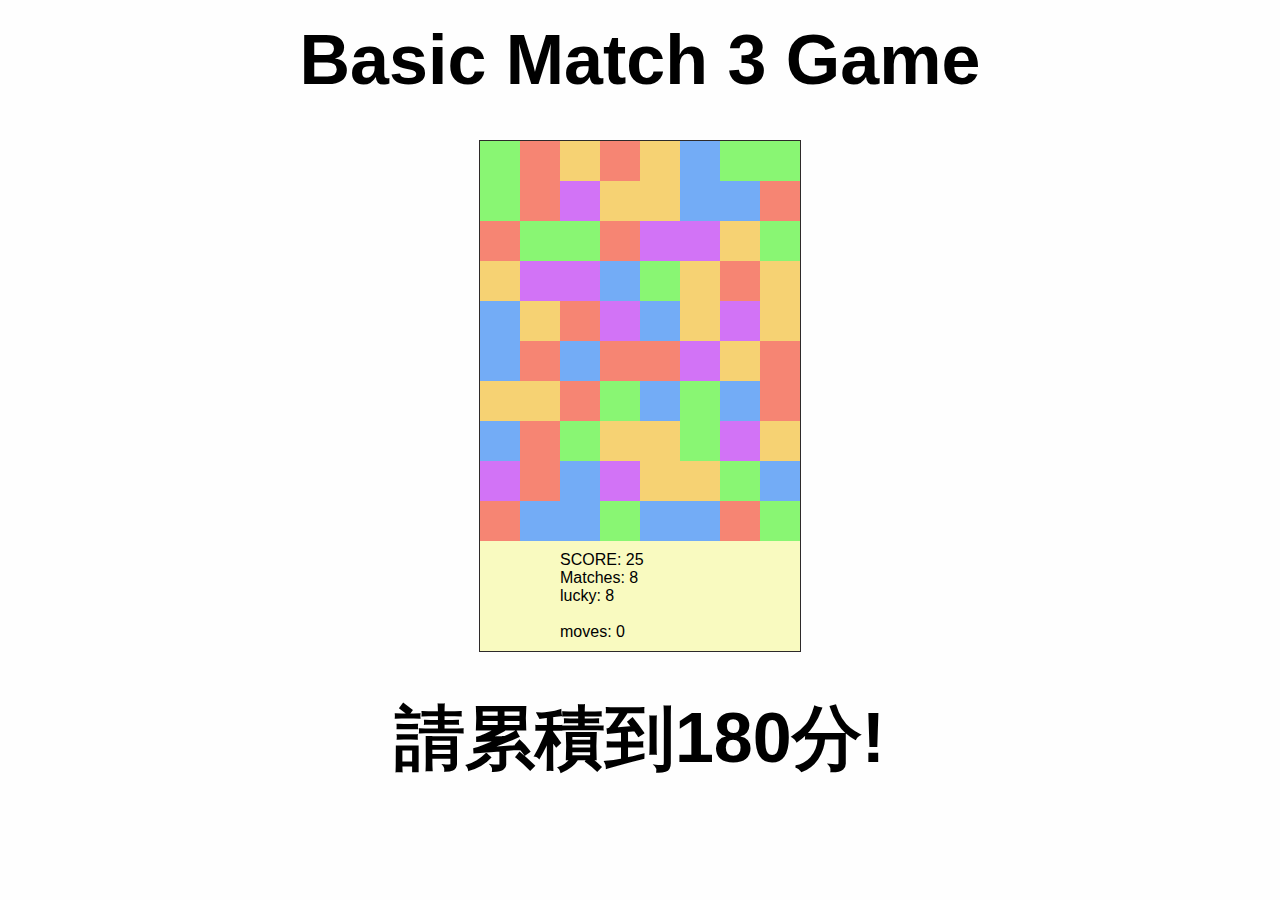
==== interactive_cool/4/index.html @ 811838d8 "upload2" ====
<!DOCTYPE html>
<html lang="en">
<head>
    <meta charset="UTF-8">
    <meta http-equiv="X-UA-Compatible" content="IE=edge">
    <meta name="viewport" content="width=device-width, initial-scale=1.0">
    <title>冷色</title>
    <link href="Match3.css" rel="stylesheet">
    <link href="popup.css" rel="stylesheet">
    <link href="popup2.css" rel="stylesheet">
    <link href="popup3.css" rel="stylesheet">
    
    <script src="http://ajax.googleapis.com/ajax/libs/jquery/1.9.1/jquery.min.js"></script>
    <script src="https://code.jquery.com/jquery-2.2.4.min.js"></script>
    <script src="https://cdnjs.cloudflare.com/ajax/libs/jquery/3.0.0/jquery.min.js"></script>

    
</head>
<body>
<h1>Basic Match 3 Game</h1>
 <div id="exemplo" style="margin: 20px auto;"></div>
 <script src="Match3.js"></script>
 <script src="popup.js"></script>
 <script src="popup2.js"></script>
 <script src="popup3.js"></script>

<!--popup-->
<h1>請累積到180分!</h1>

<div  class="newsletter-overlay">

  <div id="newsletter-popup">
    <a href="#" class="popup-close">X</a>
    <div class="newsletter-in">
      <h3>Join our Newsletter!</h3>
      <form target="_blank" class="validate" method="post" action="#">
        <div class="frm-row">
          <img src="color_cool_dell.png" alt="warm_color" width="358" height="602">
        </div>
      </form>
    </div>
  </div>
</div>
<!--popup-->
<!--popup2-->
<div  class="popup2-overlay">

  <div id="popup2-popup">
    <a href="#" class="popup-close2">X</a>
    <div class="popup2-in">
      <h3>版本二</h3>
      <form target="_blank" class="validate" method="post" action="#">
        <div class="frm-row">
          <img src="color_cool_hp.png" alt="warm_color" width="358" height="602">
        </div>
          
      </form>
    </div>
  </div>
</div>
<!--popup2--> 
<!--popup3-->
<div  class="popup3-overlay">

  <div id="popup3-popup">
    <a href="#" class="popup-close3">X</a>
    <div class="popup3-in">
      <h3>版本二</h3>
      <form target="_blank" class="validate" method="post" action="#">
        <div class="frm-row">
          <img src="color_cool_asus.png" alt="warm_color" width="358" height="602">
        </div>
          
      </form>
    </div>
  </div>
</div>
<!--popup2-->             
</body>
</html>
---- interactive_cool/4/Match3.css ----
body{
    font-family: Verdana, Arial;
    text-align: center;
  }
  h1{
    margin: 20px;
  }
  #tabuleiro{
      display: inline-block;
      -webkit-box-sizing: border-box;
      -moz-box-sizing: border-box;
      box-sizing: border-box;
      margin: 0;
      border-style: none none none none;
      border-width: 1px;
      border-color: #000;
  }
  .match3{
      display: inline-block;
      font-family: Verdana, Arial;
      background-color: #f9fac0;
     border: 1px solid #2d2a2a;
  }
  .casa{
      box-sizing: border-box;
     -webkit-box-sizing: border-box;
     -moz-box-sizing: border-box;
      position: relative;
      display: inline-block;
      vertical-align: top;
      width: 40px;
      height: 40px;
      margin: 0;
      padding: 2px;
      cursor: pointer;
  }
  .casa:hover{
      border: 2px solid rgb(161, 81, 81);
      padding: 0;
  }
  
  .selecionado{
      border: 2px solid #fff;
      padding: 0;
  }
  #placar{
      display: inline-block;
      -webkit-box-sizing: border-box;
      -moz-box-sizing: border-box;
      box-sizing: border-box;
      float: right;
      width: 250px;
      height: 100%;
      padding: 10px;
      margin: 0;
      text-align: left;
      border-style: none;
      
  }
  .peca0{
      background-color: #89f673;
  }
  .peca1{
      background-color: #f6d273;
  }
  .peca2{
      background-color: #d273f6;
  }
  .peca3{
      background-color: #f68573;
  }
  .peca4{
      background-color: #73acf6;
  }
---- interactive_cool/4/popup.css ----
/*popup*/

body{
    background: #fefefe;
  }
  
  h1{
    font-family: Helvetica;
    text-align: center;
    font-size: 70px;
    margin: 20px 0;
    display: block;
  }
  
  #newsletter-popup{
    margin: 70px auto;
    padding:30px 40px 40px;
    background: #fff;
    border-radius: 5px;
    width: 25%;
    position: relative;
    transition: all 5s ease-in-out;
  }
  
  @media screen and (max-width: 1366px){
    #newsletter-popup{
      width: 40%;
    }
  }
  
  @media screen and (max-width: 992px){
    #newsletter-popup{
      width: 70%;
    }
  }
  
  .newsletter-overlay{
    position: fixed;
    top: 0;
    bottom: 0;
    left: 0;
    right: 0;
    background: rgba(0, 0, 0, 0.7);
    transition: opacity 500ms;
    visibility: visible;
    opacity: 1;
    display: none;
  }
  
  #newsletter-popup h3{
    color: #fff;
    font-size: 24px;
    margin: 0 0 10px;
    font-family: 'Gloria Hallelujah',cursive;
  }
  
  #newsletter-popup .popup-close{
    color: #666;
    height: 30px;
    width: 30px;
    position: absolute;
    top: 10px;
    right: 10px;
    text-align: center;
    text-decoration: none;
    line-height: 30px;
    font-family:  "Gloria Hallelujah",cursive;
    font-weight: bold;
  }
---- interactive_cool/4/popup2.css ----
/*popup*/

body{
    background: #fefefe;
  }
  
  h1{
    font-family: Helvetica;
    text-align: center;
    font-size: 70px;
    margin: 20px 0;
    display: block;
  }
  
  #popup2-popup{
    margin: 70px auto;
    padding:30px 40px 40px;
    background: #fff;
    border-radius: 5px;
    width: 25%;
    position: relative;
    transition: all 5s ease-in-out;
  }
  
  @media screen and (max-width: 1366px){
    #popup2-popup{
      width: 40%;
    }
  }
  
  @media screen and (max-width: 992px){
    #popup2-popup{
      width: 70%;
    }
  }
  
  .popup2-overlay{
    position: fixed;
    top: 0;
    bottom: 0;
    left: 0;
    right: 0;
    background: rgba(0, 0, 0, 0.7);
    transition: opacity 500ms;
    visibility: visible;
    opacity: 1;
    display: none;
  }
  
  #popup2-popup h3{
    color: #fff;
    font-size: 24px;
    margin: 0 0 10px;
    font-family: 'Gloria Hallelujah',cursive;
  }
  
  #popup2-popup .popup-close2{
    color: #666;
    height: 30px;
    width: 30px;
    position: absolute;
    top: 10px;
    right: 10px;
    text-align: center;
    text-decoration: none;
    line-height: 30px;
    font-family:  "Gloria Hallelujah",cursive;
    font-weight: bold;
  }
---- interactive_cool/4/popup3.css ----
/*popup*/

body{
    background: #fefefe;
  }
  
  h1{
    font-family: Helvetica;
    text-align: center;
    font-size: 70px;
    margin: 20px 0;
    display: block;
  }
  
  #popup3-popup{
    margin: 70px auto;
    padding:30px 40px 40px;
    background: #fff;
    border-radius: 5px;
    width: 25%;
    position: relative;
    transition: all 5s ease-in-out;
  }
  
  @media screen and (max-width: 1366px){
    #popup3-popup{
      width: 40%;
    }
  }
  
  @media screen and (max-width: 992px){
    #popup3-popup{
      width: 70%;
    }
  }
  
  .popup3-overlay{
    position: fixed;
    top: 0;
    bottom: 0;
    left: 0;
    right: 0;
    background: rgba(0, 0, 0, 0.7);
    transition: opacity 500ms;
    visibility: visible;
    opacity: 1;
    display: none;
  }
  
  #popup3-popup h3{
    color: #fff;
    font-size: 24px;
    margin: 0 0 10px;
    font-family: 'Gloria Hallelujah',cursive;
  }
  
  #popup3-popup .popup-close3{
    color: #666;
    height: 30px;
    width: 30px;
    position: absolute;
    top: 10px;
    right: 10px;
    text-align: center;
    text-decoration: none;
    line-height: 30px;
    font-family:  "Gloria Hallelujah",cursive;
    font-weight: bold;
  }
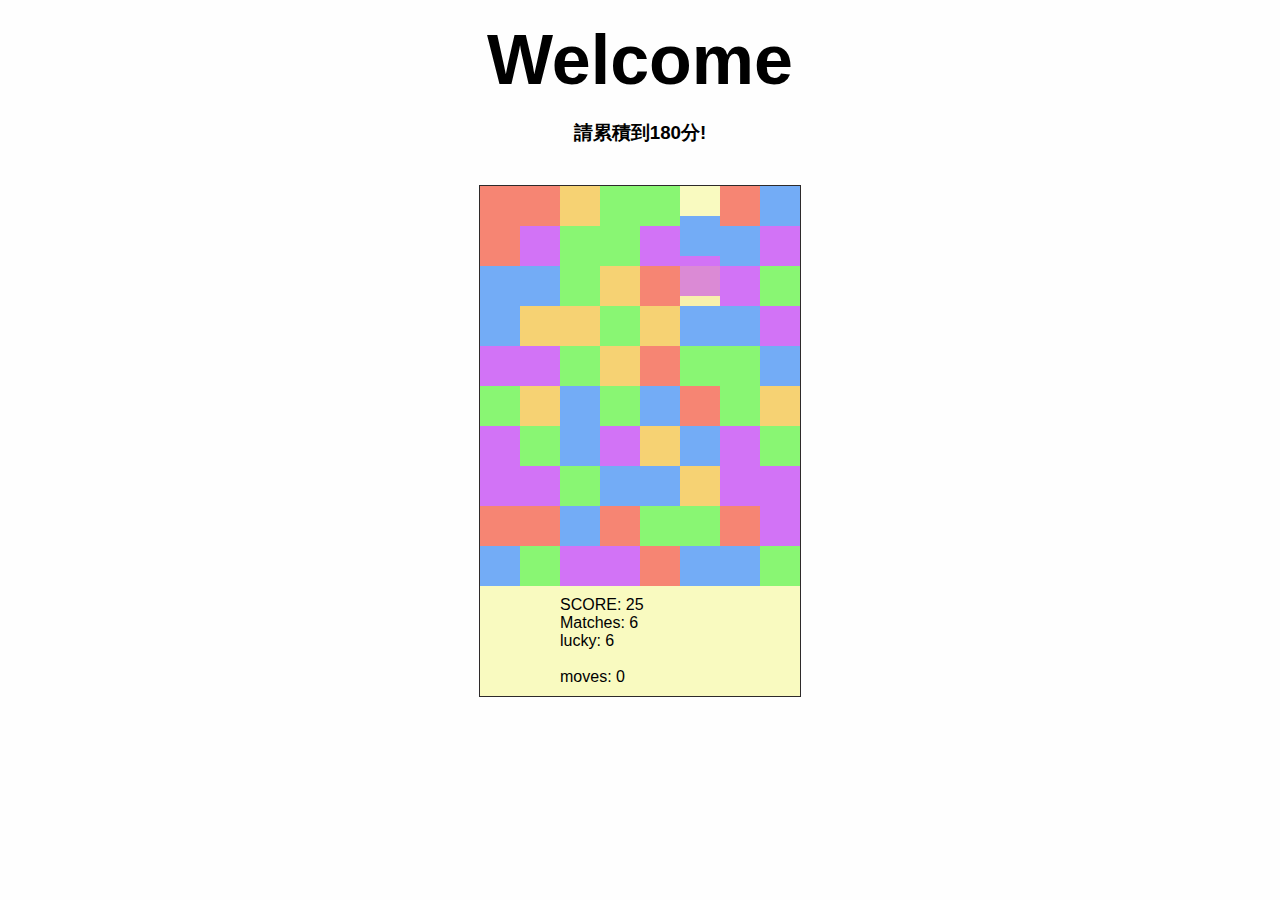
==== commit 1186ebb2: "size update" ====
--- a/interactive_cool/4/index.html
+++ b/interactive_cool/4/index.html
@@ -17,7 +17,8 @@
     
 </head>
 <body>
-<h1>Basic Match 3 Game</h1>
+<h1>Welcome</h1>
+<h3>請累積到180分!</h3>
  <div id="exemplo" style="margin: 20px auto;"></div>
  <script src="Match3.js"></script>
  <script src="popup.js"></script>
@@ -25,7 +26,6 @@
  <script src="popup3.js"></script>
 
 <!--popup-->
-<h1>請累積到180分!</h1>
 
 <div  class="newsletter-overlay">
 
@@ -35,7 +35,7 @@
       <h3>Join our Newsletter!</h3>
       <form target="_blank" class="validate" method="post" action="#">
         <div class="frm-row">
-          <img src="color_cool_dell.png" alt="warm_color" width="358" height="602">
+          <img src="color_cool_dell.png" alt="warm_color" width="80%" height="80%">
         </div>
       </form>
     </div>
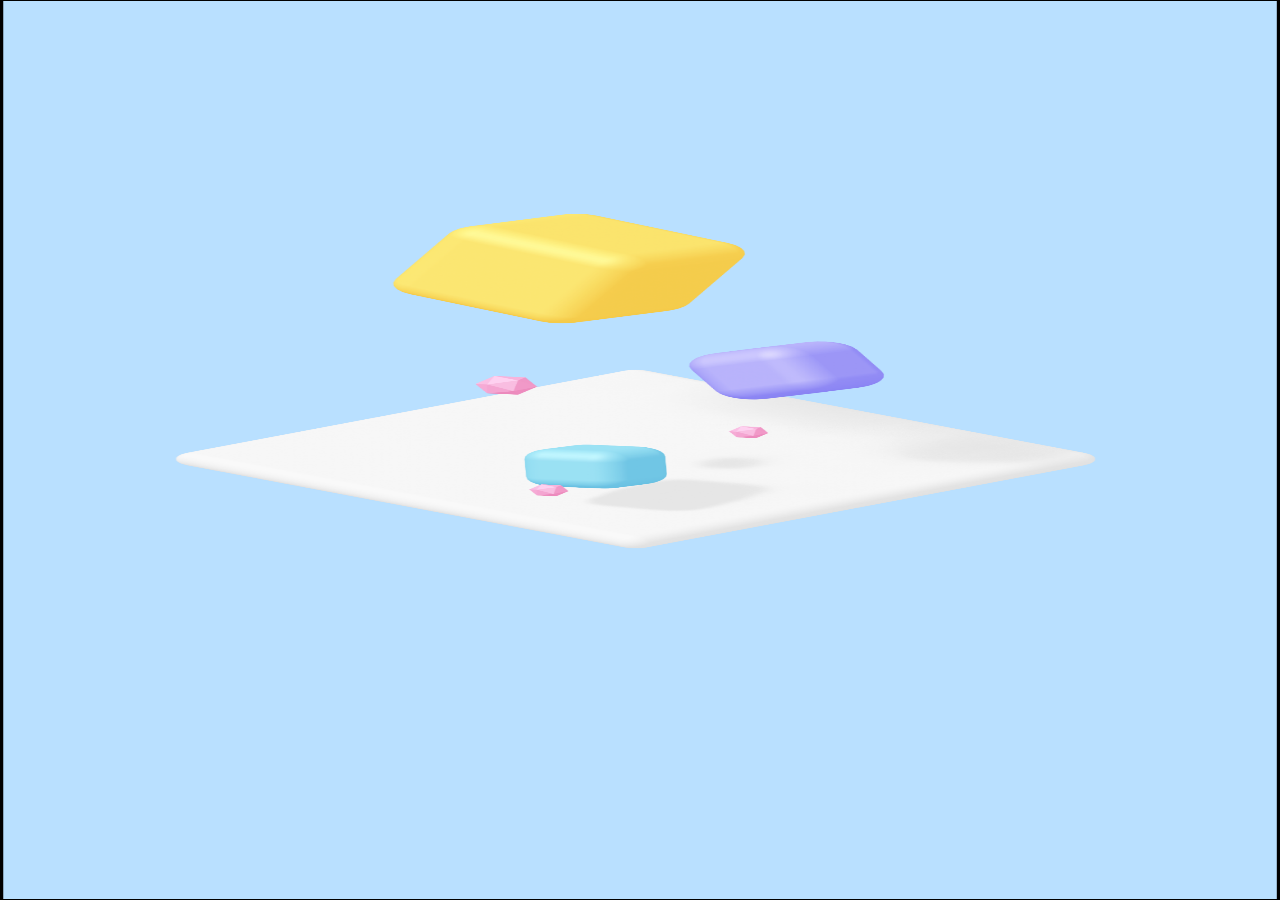
==== commit 83c2f8d5: "html bg" ====
--- a/interactive_cool/4/index.html
+++ b/interactive_cool/4/index.html
@@ -4,77 +4,16 @@
     <meta charset="UTF-8">
     <meta http-equiv="X-UA-Compatible" content="IE=edge">
     <meta name="viewport" content="width=device-width, initial-scale=1.0">
-    <title>冷色</title>
-    <link href="Match3.css" rel="stylesheet">
-    <link href="popup.css" rel="stylesheet">
-    <link href="popup2.css" rel="stylesheet">
-    <link href="popup3.css" rel="stylesheet">
-    
-    <script src="http://ajax.googleapis.com/ajax/libs/jquery/1.9.1/jquery.min.js"></script>
-    <script src="https://code.jquery.com/jquery-2.2.4.min.js"></script>
-    <script src="https://cdnjs.cloudflare.com/ajax/libs/jquery/3.0.0/jquery.min.js"></script>
-
-    
+    <title>Document</title>
 </head>
 <body>
-<h1>Welcome</h1>
-<h3>請累積到180分!</h3>
- <div id="exemplo" style="margin: 20px auto;"></div>
- <script src="Match3.js"></script>
- <script src="popup.js"></script>
- <script src="popup2.js"></script>
- <script src="popup3.js"></script>
-
-<!--popup-->
-
-<div  class="newsletter-overlay">
-
-  <div id="newsletter-popup">
-    <a href="#" class="popup-close">X</a>
-    <div class="newsletter-in">
-      <h3>Join our Newsletter!</h3>
-      <form target="_blank" class="validate" method="post" action="#">
-        <div class="frm-row">
-          <img src="color_cool_dell.png" alt="warm_color" width="80%" height="80%">
-        </div>
-      </form>
-    </div>
-  </div>
-</div>
-<!--popup-->
-<!--popup2-->
-<div  class="popup2-overlay">
-
-  <div id="popup2-popup">
-    <a href="#" class="popup-close2">X</a>
-    <div class="popup2-in">
-      <h3>版本二</h3>
-      <form target="_blank" class="validate" method="post" action="#">
-        <div class="frm-row">
-          <img src="color_cool_hp.png" alt="warm_color" width="358" height="602">
-        </div>
-          
-      </form>
-    </div>
-  </div>
-</div>
-<!--popup2--> 
-<!--popup3-->
-<div  class="popup3-overlay">
-
-  <div id="popup3-popup">
-    <a href="#" class="popup-close3">X</a>
-    <div class="popup3-in">
-      <h3>版本二</h3>
-      <form target="_blank" class="validate" method="post" action="#">
-        <div class="frm-row">
-          <img src="color_cool_asus.png" alt="warm_color" width="358" height="602">
-        </div>
-          
-      </form>
-    </div>
-  </div>
-</div>
-<!--popup2-->             
+    <style>
+        body {
+          background-image: url('BG_BLUE.png');
+          background-repeat: no-repeat;
+        background-attachment: fixed;
+        background-size: 100% 100%;
+        }
+        </style>
 </body>
 </html>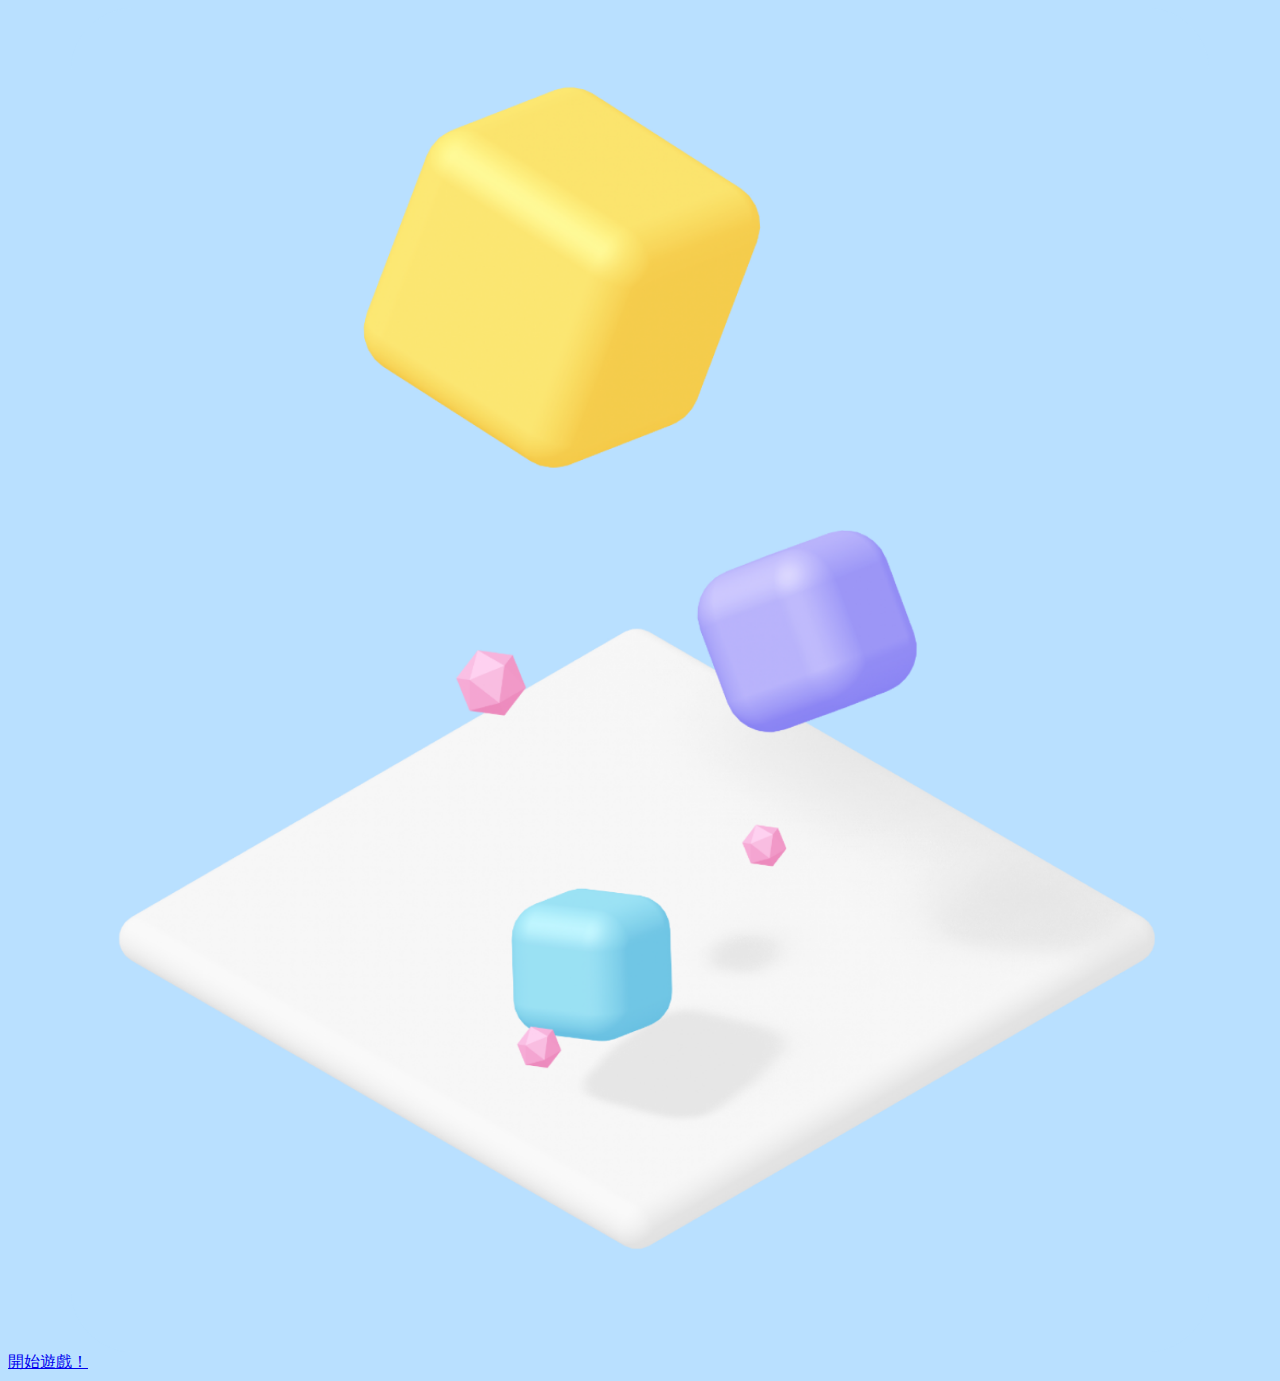
==== commit 402ba928: "更改圖片" ====
--- a/interactive_cool/4/index.html
+++ b/interactive_cool/4/index.html
@@ -1,19 +1,26 @@
-<!DOCTYPE html>
+<!doctype html>
 <html lang="en">
-<head>
-    <meta charset="UTF-8">
-    <meta http-equiv="X-UA-Compatible" content="IE=edge">
-    <meta name="viewport" content="width=device-width, initial-scale=1.0">
-    <title>Document</title>
-</head>
-<body>
+  <head>
+    <!-- Required meta tags -->
+    <meta charset="utf-8">
+    <meta name="viewport" content="width=device-width, initial-scale=1">
+
+    <!-- Bootstrap CSS -->
+    <link href="https://cdn.jsdelivr.net/npm/bootstrap@5.0.2/dist/css/bootstrap.min.css" rel="stylesheet" integrity="sha384-EVSTQN3/azprG1Anm3QDgpJLIm9Nao0Yz1ztcQTwFspd3yD65VohhpuuCOmLASjC" crossorigin="anonymous">
+
+    <title>IC_4</title>
     <style>
-        body {
-          background-image: url('BG_BLUE.png');
-          background-repeat: no-repeat;
-        background-attachment: fixed;
-        background-size: 100% 100%;
-        }
-        </style>
-</body>
+      body {
+       background-color: #B9E0FF;
+        
+      }
+      </style>
+  </head>
+  <body>
+    <script src="https://cdn.jsdelivr.net/npm/bootstrap@5.0.2/dist/js/bootstrap.bundle.min.js" integrity="sha384-MrcW6ZMFYlzcLA8Nl+NtUVF0sA7MsXsP1UyJoMp4YLEuNSfAP+JcXn/tWtIaxVXM" crossorigin="anonymous"></script>  
+    <div class="d-grid gap-2 col-6 mx-auto" >
+      <img src="BG_blue1.png" alt="warm_color" width="90%" height="90%" style="display:block; margin:auto;" >       
+      <a href="Match3.html" class="btn btn-primary stretched-link">開始遊戲！</a>
+    </div>
+  </body>
 </html>